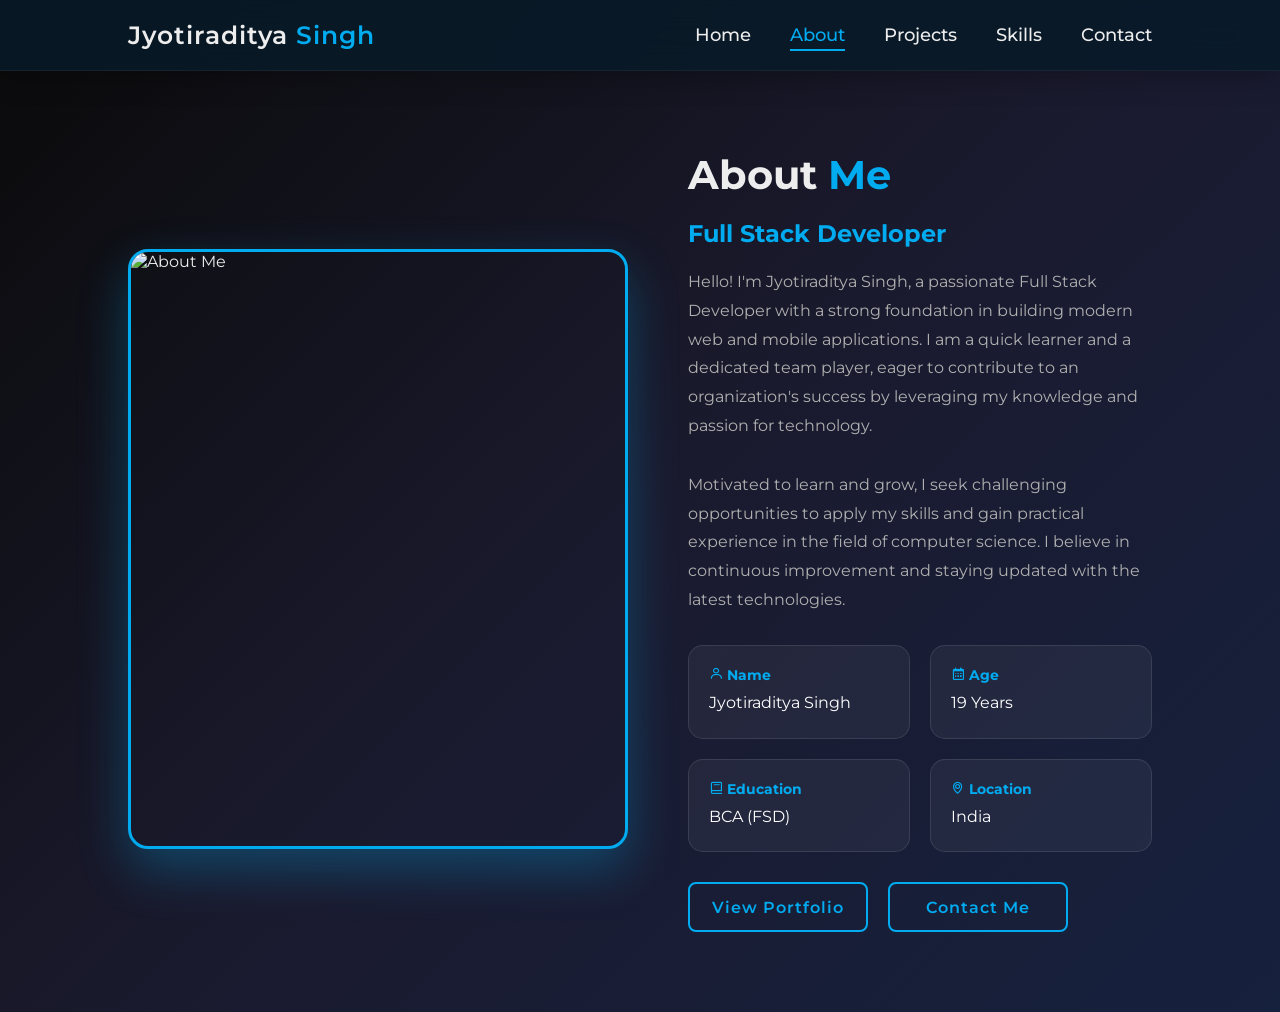
==== about.html @ fe101810 "Add files via upload" ====
<!DOCTYPE html>
<html lang="en">

<head>
    <meta charset="UTF-8">
    <meta name="viewport" content="width=device-width, initial-scale=1.0">
    <title>About Me | Jyotiraditya Singh</title>
    <link rel="stylesheet" href="style.css">
    <link href='https://unpkg.com/boxicons@2.1.4/css/boxicons.min.css' rel='stylesheet'>
    <link rel="preconnect" href="https://fonts.googleapis.com">
    <link rel="preconnect" href="https://fonts.gstatic.com" crossorigin>
    <link href="https://fonts.googleapis.com/css2?family=Montserrat:wght@300;400;500;600;700&display=swap"
        rel="stylesheet">
    <style>
        .about-section {
            min-height: 100vh;
            padding: 150px 10% 80px;
            display: flex;
            align-items: center;
            justify-content: center;
        }

        .about-container {
            display: grid;
            grid-template-columns: 1fr 1.5fr;
            gap: 60px;
            max-width: 1200px;
            align-items: center;
        }

        .about-img {
            margin-top: 15px;
            width: 100%;
            position: relative;
            display: flex;
            justify-content: center;
        }

        .about-img img {
            width: 500px;
            height: 600px;
            border-radius: 20px;
            box-shadow: 0 20px 50px rgba(0, 171, 240, 0.3);
            border: 3px solid #00abf0;
        }

        .about-content h2 {
            font-size: 2.5rem;
            margin-bottom: 20px;
        }

        .about-content h2 span {
            color: #00abf0;
        }

        .about-content h3 {
            font-size: 1.5rem;
            color: #00abf0;
            margin-bottom: 20px;
        }

        .about-content p {
            font-size: 1rem;
            line-height: 1.8;
            color: #b0b0b0;
            margin-bottom: 30px;
        }

        .about-info {
            display: grid;
            grid-template-columns: repeat(2, 1fr);
            gap: 20px;
            margin-bottom: 30px;
        }

        .info-item {
            background: rgba(255, 255, 255, 0.05);
            padding: 20px;
            border-radius: 15px;
            border: 1px solid rgba(255, 255, 255, 0.1);
            transition: .3s;
        }

        .info-item:hover {
            border-color: #00abf0;
            transform: translateY(-5px);
        }

        .info-item h4 {
            color: #00abf0;
            font-size: 0.9rem;
            margin-bottom: 5px;
        }

        .info-item p {
            margin: 0;
            font-size: 1rem;
            color: #fff;
        }

        @media (max-width: 992px) {
            .about-section {
                padding: 120px 5% 60px;
            }

            .about-container {
                gap: 40px;
            }

            .about-img img {
                width: 280px;
                height: 380px;
            }

            .about-content h2 {
                font-size: 2rem;
            }

            .about-content h3 {
                font-size: 1.3rem;
            }
        }

        @media (max-width: 768px) {
            .about-section {
                padding: 100px 4% 40px;
            }

            .about-container {
                grid-template-columns: 1fr;
                text-align: center;
            }

            .about-img {
                margin-bottom: 30px;
            }

            .about-img img {
                width: 250px;
                height: 320px;
            }

            .about-content h2 {
                font-size: 1.8rem;
            }

            .about-content h3 {
                font-size: 1.2rem;
            }

            .about-content p {
                font-size: 0.95rem;
            }

            .about-info {
                grid-template-columns: repeat(2, 1fr);
                justify-content: center;
            }

            .btn {
                justify-content: center;
                flex-wrap: wrap;
                gap: 15px;
            }

            .btn a {
                width: 150px;
                height: 45px;
                font-size: 14px;
            }
        }

        @media (max-width: 480px) {
            .about-section {
                padding: 90px 3% 30px;
            }

            .about-img img {
                width: 200px;
                height: 260px;
            }

            .about-content h2 {
                font-size: 1.5rem;
            }

            .about-content h3 {
                font-size: 1.1rem;
            }

            .about-content p {
                font-size: 0.9rem;
            }

            .about-info {
                grid-template-columns: 1fr;
                gap: 15px;
            }

            .info-item {
                padding: 15px;
            }

            .btn a {
                width: 100%;
                max-width: 200px;
            }
        }
    </style>
</head>

<body>
    <header class="header">
        <a href="index.html" class="logo">Jyotiraditya<span> Singh</span></a>
        <div class="menu-toggle" onclick="toggleMenu()">
            <span></span>
            <span></span>
            <span></span>
        </div>
        <nav class="navbar" id="navbar">
            <a href="index.html">Home</a>
            <a href="about.html" class="active">About</a>
            <a href="projects.html">Projects</a>
            <a href="Portfolio.html">Skills</a>
            <a href="Portfolio.html?scrollTo=contact">Contact</a>
        </nav>
    </header>

    <section class="about-section">
        <div class="about-container">
            <div class="about-img">
                <img src="images/1.jpeg" alt="About Me">
            </div>
            <div class="about-content">
                <h2>About <span>Me</span></h2>
                <h3>Full Stack Developer</h3>
                <p>Hello! I'm Jyotiraditya Singh, a passionate Full Stack Developer with a strong foundation in building
                    modern web and mobile applications. I am a quick learner and a dedicated team player, eager to
                    contribute to an organization's success by leveraging my knowledge and passion for technology.</p>
                <p>Motivated to learn and grow, I seek challenging opportunities to apply my skills and gain practical
                    experience in the field of computer science. I believe in continuous improvement and staying updated
                    with the latest technologies.</p>
                <div class="about-info">
                    <div class="info-item">
                        <h4><i class='bx bx-user'></i> Name</h4>
                        <p>Jyotiraditya Singh</p>
                    </div>
                    <div class="info-item">
                        <h4><i class='bx bx-calendar'></i> Age</h4>
                        <p>19 Years</p>
                    </div>
                    <div class="info-item">
                        <h4><i class='bx bx-book'></i> Education</h4>
                        <p>BCA (FSD)</p>
                    </div>
                    <div class="info-item">
                        <h4><i class='bx bx-map'></i> Location</h4>
                        <p>India</p>
                    </div>
                </div>
                <div class="btn">
                    <a href="Portfolio.html">View Portfolio</a>
                    <a href="Portfolio.html?scrollTo=contact">Contact Me</a>
                </div>
            </div>
        </div>
    </section>
    <script src="pscript.js"></script>
</body>

</html>
---- style.css ----
*{
    margin: 0;
    padding: 0;
    box-sizing: border-box;
    font-family: 'Montserrat', sans-serif;
    scroll-behavior: smooth;
}
body{
    background: linear-gradient(135deg, #0a0a0a 0%, #1a1a2e 50%, #16213e 100%);
    color: #ededed;
    min-height: 100vh;
    overflow-x: hidden;
}
.header{
    position: fixed;
    top: 0;
    left: 0;
    width: 100%;
    padding: 20px 10%;
    background: rgba(8, 27, 41, 0.85);
    backdrop-filter: blur(20px);
    display: flex;
    justify-content: space-between;
    align-items: center;
    z-index: 100;
    box-shadow: 0 4px 30px rgba(0, 0, 0, 0.3);
    border-bottom: 1px solid rgba(255, 255, 255, 0.05);
}
.logo{
   position: relative;
    font-size: 25px;
    color: #ededed;
    text-decoration: none;
    font-weight: 600;
    letter-spacing: 1px;
}
.logo span{
    color: #00abf0;
}
.navbar a {
       font-size: 18px;
       color: #ededed;
       text-decoration: none;
       font-weight: 500;
       margin-left: 35px;
       transition: .3s ;
       position: relative;
 }
 .navbar a::after{
    content: '';
    position: absolute;
    bottom: -5px;
    left: 0;
    width: 0;
    height: 2px;
    background: #00abf0;
    transition: .3s ease;
 }
 .navbar a:hover::after,
 .navbar a.active::after{
    width: 100%;
 }
 .navbar a:hover,
 .navbar a.active{
    color: #00abf0;
 }

.home{
    height: 100vh;
    background: url('n.jpg')  no-repeat;
    background-size: cover;
    background-position: right;
    display: flex;
    align-items: center;
    padding: 0 10%;
    position: relative;
 }
 .home::before{
    content: '';
    position: absolute;
    top: 0;
    left: 0;
    width: 100%;
    height: 100%;
    background: linear-gradient(90deg, rgba(10, 10, 10, 0.95) 0%, rgba(10, 10, 10, 0.7) 50%, transparent 100%);
 }
 .home-contact{
    max-width: 600px;
    position: relative;
    z-index: 1;
 }
 .home-contact h1{
   position: relative;
    font-size: 56px;
    font-weight: 700;
    line-height: 1.2;
    margin-bottom: 10px;
 }
 .home-contact h1 span{
    color: #00abf0;
 }
 .home-contact h3{
    position: relative;
    font-size: 32px;
    font-weight: 700;
    color: #00abf0;
    margin-bottom: 20px;
 }
 .home-contact p{
   position: relative;
    font-size: 16px;
    line-height: 1.8;
    margin-bottom: 30px;
    color: #b0b0b0;
 }
 .btn{
    display: flex;
    gap: 20px;
 }
 .btn a{
   position: relative;
   display: inline-flex;
   justify-content: center;
   align-items: center;
   width: 180px;
   height: 50px;
   background: transparent;
   border: 2px solid #00abf0;
   border-radius: 8px;
   font-size: 16px;
   color: #00abf0;
   text-decoration: none;
   font-weight: 600;
   letter-spacing: 1px;
   z-index: 1;
   overflow: hidden;
   transition: .5s;
}
.btn a:hover{
   color: white;
   background: #00abf0;
   box-shadow: 0 0 30px rgba(0, 171, 240, 0.5);
}
.btn a::before{
   content: '';
   position: absolute;
   top: 0;
   left: -100%;
   width: 100%;
   height: 100%;
   background: linear-gradient(90deg, transparent, rgba(255, 255, 255, 0.2), transparent);
   transition: .5s;
}
.btn a:hover::before{
   left: 100%;
}
.home-sci{
   position: absolute;
   bottom: 40px;
   display: flex;
   gap: 15px;
   z-index: 1;
}
.home-sci a{
   position: relative;
   display: inline-flex;
   justify-content: center;
   align-items: center;
   width: 45px;
   height: 45px;
   background: rgba(255, 255, 255, 0.05);
   border: 2px solid #00abf0;
   border-radius: 50%;
   color: #00abf0;
   text-decoration: none;
   font-size: 20px;
   transition: .3s;
}
.home-sci a:hover{
   background: #00abf0;
   color: white;
   box-shadow: 0 0 20px rgba(0, 171, 240, 0.5);
   transform: translateY(-5px);
}

@keyframes showRight{
    100%{
       width: 0;
    }
}

/* Skills Section Styles */
.skills-section{
    padding: 120px 10%;
    min-height: 100vh;
    background: linear-gradient(135deg, #0a0a0a 0%, #1a1a2e 100%);
}
#projects{
    min-height: auto;
    padding: 100px 10% 60px;
}
.skills-section h2{
    font-size: 2.5rem;
    text-align: center;
    margin-bottom: 50px;
    background: linear-gradient(90deg, #00abf0, #00ff88);
    -webkit-background-clip: text;
    -webkit-text-fill-color: transparent;
    background-clip: text;
}
.skills-container{
    display: grid;
    grid-template-columns: repeat(auto-fit, minmax(300px, 1fr));
    gap: 30px;
    max-width: 1400px;
    margin: 0 auto;
}
.skill-card{
    background: rgba(255, 255, 255, 0.05);
    backdrop-filter: blur(10px);
    border-radius: 20px;
    padding: 30px;
    border: 1px solid rgba(255, 255, 255, 0.1);
    transition: .4s ease;
    box-shadow: 0 8px 32px rgba(0, 0, 0, 0.2);
}
.skill-card:hover{
    transform: translateY(-10px);
    box-shadow: 0 15px 40px rgba(0, 171, 240, 0.15);
    border-color: rgba(0, 171, 240, 0.3);
}
.skill-card-title{
    font-size: 1.3rem;
    color: #00abf0;
    margin-bottom: 25px;
    font-weight: 600;
}
.skill-bar {
      display: flex;
      align-items: center;
      margin-bottom: 18px;
    }
.skill-name {
      width: 140px;
      font-weight: 500;
      font-size: 15px;
      color: #fff;
      margin-right: 15px;
      text-align: left;
    }
.bar-track {
      flex: 1;
      height: 10px;
      background: rgba(255, 255, 255, 0.1);
      border-radius: 10px;
      margin-right: 15px;
      position: relative;
      overflow: hidden;
    }
.bar-fill {
      height: 100%;
      background: linear-gradient(90deg, #00abf0, #00ff88);
      border-radius: 10px;
      transition: width 1.5s ease;
      box-shadow: 0 0 15px rgba(0, 171, 240, 0.4);
    }
.skill-percent {
      width: 50px;
      font-weight: 700;
      font-size: 14px;
      color: #00abf0;
      text-align: right;
    }

/* Project Cards */
.project-card{
    text-align: left;
    display: flex;
    flex-direction: column;
    min-height: 400px;
}
.project-icon{
    width: 60px;
    height: 60px;
    background: linear-gradient(135deg, #00abf0, #00ff88);
    border-radius: 15px;
    display: flex;
    align-items: center;
    justify-content: center;
    margin-bottom: 20px;
}
.project-icon i{
    font-size: 30px;
    color: white;
}
.project-title{
    font-size: 1.4rem;
    color: #fff;
    margin-bottom: 15px;
    font-weight: 600;
}
.project-desc{
    font-size: 0.95rem;
    color: #b0b0b0;
    line-height: 1.7;
    margin-bottom: 20px;
}
.project-tech{
    display: flex;
    flex-wrap: wrap;
    gap: 10px;
    margin-bottom: 20px;
}
.project-tech span{
    background: rgba(0, 171, 240, 0.15);
    color: #00abf0;
    padding: 6px 14px;
    border-radius: 20px;
    font-size: 0.85rem;
    font-weight: 500;
}
.project-features{
    margin-bottom: 20px;
}
.project-features h4{
    color: #00abf0;
    font-size: 1rem;
    margin-bottom: 10px;
    display: flex;
    align-items: center;
    gap: 8px;
}
.project-features ul{
    list-style: none;
    padding: 0;
}
.project-features ul li{
    color: #b0b0b0;
    font-size: 0.9rem;
    margin-bottom: 6px;
    padding-left: 20px;
    position: relative;
}
.project-features ul li::before{
    content: '▹';
    position: absolute;
    left: 0;
    color: #00ff88;
}
.project-link{
    display: inline-flex;
    align-items: center;
    justify-content: center;
    gap: 10px;
    background: #00abf0;
    color: white;
    padding: 12px 25px;
    border-radius: 8px;
    text-decoration: none;
    font-weight: 600;
    transition: .3s;
    margin-top: auto;
}
.project-link:hover{
    background: #0099cc;
    transform: translateY(-3px);
    box-shadow: 0 10px 25px rgba(0, 171, 240, 0.3);
}

/* Mobile Menu */
.menu-toggle{
    display: none;
    flex-direction: column;
    cursor: pointer;
    gap: 5px;
    z-index: 101;
}
.menu-toggle span{
    width: 25px;
    height: 3px;
    background: #ededed;
    transition: .3s;
}

/* Responsive Styles */
@media (max-width: 1200px){
    .home-contact h1{
        font-size: 48px;
    }
    .home-contact h3{
        font-size: 28px;
    }
    .skills-container{
        grid-template-columns: repeat(auto-fit, minmax(300px, 1fr));
    }
}

@media (max-width: 992px){
    .header{
        padding: 15px 5%;
    }
    .home{
        padding: 0 5%;
    }
    .home-contact h1{
        font-size: 42px;
    }
    .home-contact h3{
        font-size: 24px;
    }
    .home-contact p{
        font-size: 14px;
    }
    /* removed width from home-sci */
    .skills-section{
        padding: 100px 5%;
    }
    .skills-section h2{
        font-size: 2rem;
    }
    .skills-container{
        grid-template-columns: repeat(auto-fit, minmax(280px, 1fr));
        gap: 20px;
    }
}

@media (max-width: 768px){
    .menu-toggle{
        display: flex;
    }
    .navbar{
        position: fixed;
        top: 0;
        right: -100%;
        width: 70%;
        height: 100vh;
        background: rgba(8, 27, 41, 0.95);
        backdrop-filter: blur(20px);
        flex-direction: column;
        justify-content: center;
        align-items: center;
        transition: .4s ease;
        box-shadow: -5px 0 30px rgba(0, 0, 0, 0.5);
    }
    .navbar.active{
        right: 0;
    }
    .navbar a{
        margin: 15px 0;
        font-size: 22px;
    }
    .home{
        background-position: center;
    }
    .home::before{
        background: rgba(10, 10, 10, 0.85);
    }
    .home-contact{
        max-width: 100%;
        text-align: center;
    }
    .home-contact h1{
        font-size: 36px;
    }
    .home-contact h3{
        font-size: 20px;
    }
    .home-contact p{
        font-size: 14px;
    }
    .btn{
        justify-content: center;
        flex-wrap: wrap;
        gap: 15px;
    }
    .btn a{
        width: 150px;
        height: 45px;
        font-size: 14px;
    }
    .home-sci{
        left: 50%;
        transform: translateX(-50%);
        bottom: 30px;
    }
    .skills-section h2{
        font-size: 1.8rem;
    }
    .skill-card{
        padding: 25px;
    }
    .skill-card-title{
        font-size: 1.1rem;
    }
    .skill-name{
        width: 100px;
        font-size: 13px;
    }
    .skill-percent{
        width: 40px;
        font-size: 12px;
    }
}

@media (max-width: 576px){
    .logo{
        font-size: 20px;
    }
    .header{
        padding: 12px 4%;
    }
    .home{
        padding: 0 4%;
    }
    .home-contact h1{
        font-size: 28px;
    }
    .home-contact h3{
        font-size: 18px;
    }
    .home-contact p{
        font-size: 13px;
        line-height: 1.6;
    }
    .btn a{
        width: 130px;
        height: 42px;
        font-size: 13px;
    }
    .home-sci{
        bottom: 20px;
    }
    .home-sci a{
        width: 38px;
        height: 38px;
        font-size: 18px;
    }
    .skills-section{
        padding: 80px 4%;
    }
    .skills-section h2{
        font-size: 1.5rem;
        margin-bottom: 30px;
    }
    .skills-container{
        grid-template-columns: 1fr;
    }
    .skill-bar{
        margin-bottom: 12px;
    }
    .skill-name{
        width: 80px;
        font-size: 12px;
    }
    .bar-track{
        height: 8px;
    }
    .project-icon{
        width: 50px;
        height: 50px;
    }
    .project-icon i{
        font-size: 24px;
    }
    .project-title{
        font-size: 1.2rem;
    }
    .project-desc{
        font-size: 0.85rem;
    }
    .project-tech span{
        font-size: 0.75rem;
        padding: 5px 10px;
    }
    .project-link{
        width: 100%;
        justify-content: center;
    }
}

@media (max-width: 400px){
    .home-contact h1{
        font-size: 24px;
    }
    .home-contact h3{
        font-size: 16px;
    }
    .home-contact p{
        font-size: 12px;
    }
    .btn a{
        width: 100%;
        max-width: 200px;
    }
    .home-sci{
        bottom: 15px;
    }
    .home-sci a{
        width: 35px;
        height: 35px;
        font-size: 16px;
    }
}

.contact-links {
    display: flex;
    justify-content: center;
    gap: 20px;
    flex-wrap: wrap;
    margin-top: 20px;
}

.contact-btn {
    display: inline-flex;
    align-items: center;
    gap: 10px;
    padding: 12px 25px;
    background: rgba(255, 255, 255, 0.05);
    border: 1px solid rgba(255, 255, 255, 0.1);
    border-radius: 30px;
    color: #ededed;
    text-decoration: none;
    font-size: 1rem;
    font-weight: 500;
    transition: 0.3s ease;
}

.contact-btn i {
    font-size: 24px;
}

.contact-btn.whatsapp:hover {
    background: #25D366;
    border-color: #25D366;
    box-shadow: 0 5px 15px rgba(37, 211, 102, 0.3);
}

.contact-btn.linkedin:hover {
    background: #0077b5;
    border-color: #0077b5;
    box-shadow: 0 5px 15px rgba(0, 119, 181, 0.3);
}

.contact-btn.github:hover {
    background: #333;
    border-color: #333;
    box-shadow: 0 5px 15px rgba(51, 51, 51, 0.3);
}
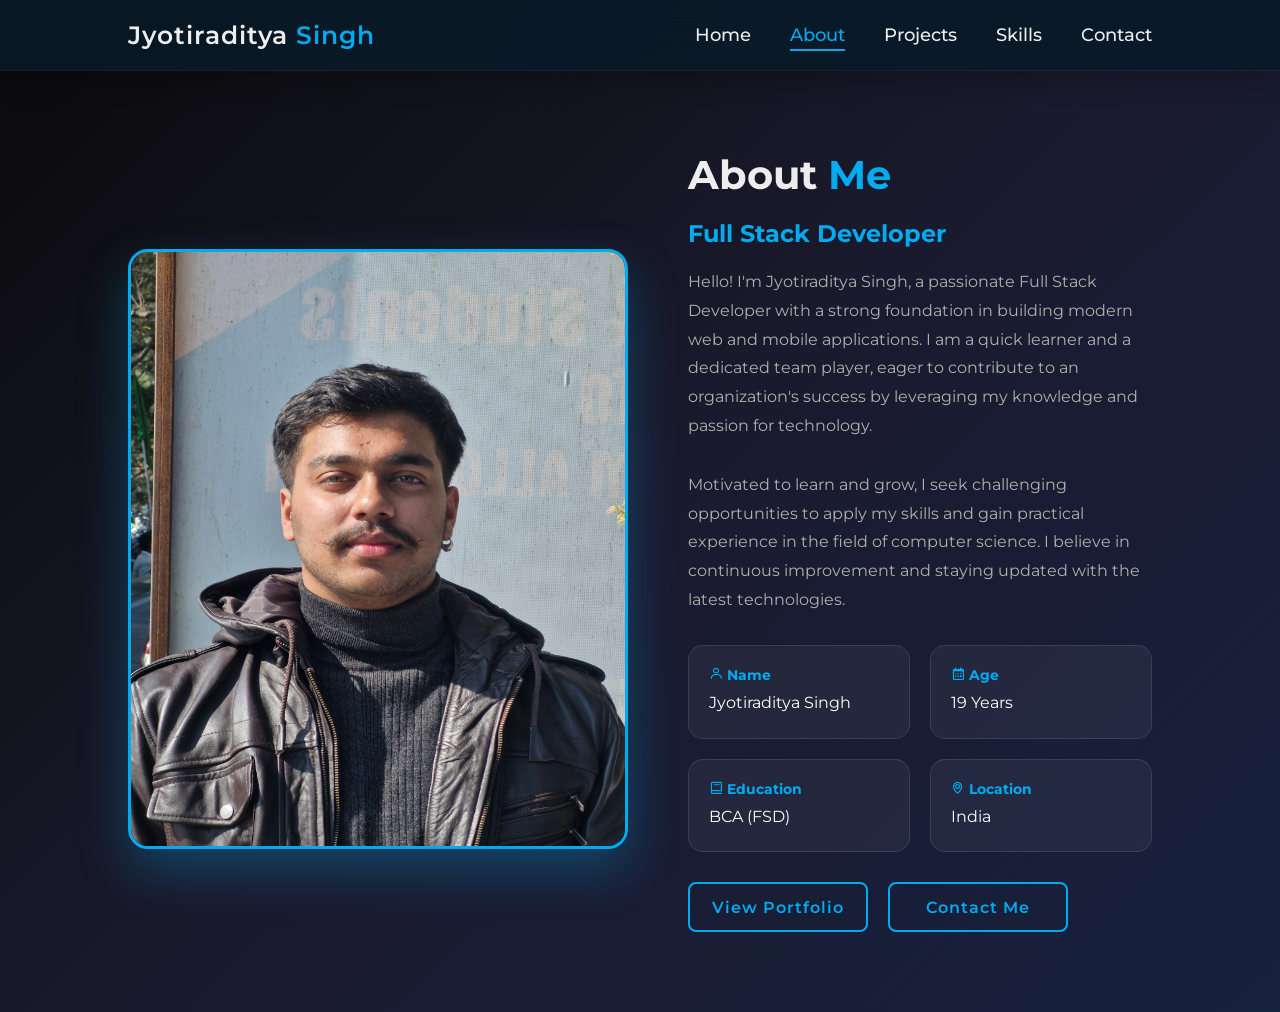
==== commit 2c50a966: "Update about.html" ====
--- a/about.html
+++ b/about.html
@@ -11,6 +11,7 @@
     <link rel="preconnect" href="https://fonts.gstatic.com" crossorigin>
     <link href="https://fonts.googleapis.com/css2?family=Montserrat:wght@300;400;500;600;700&display=swap"
         rel="stylesheet">
+    <link rel="icon" type="image/png" href="logo.png">
     <style>
         .about-section {
             min-height: 100vh;
@@ -268,4 +269,4 @@
     <script src="pscript.js"></script>
 </body>
 
-</html>+</html>
--- a/style.css
+++ b/style.css
@@ -155,13 +155,15 @@
    left: 100%;
 }
 .home-sci{
-   position: absolute;
-   bottom: 40px;
+   position: relative;
    display: flex;
-   gap: 15px;
+   justify-content: flex-start;
+   align-items: center;
+   gap: 25px;
    z-index: 1;
-}
-.home-sci a{
+   margin-top: 40px;
+}
+.home-sci a:not(.contact-btn){
    position: relative;
    display: inline-flex;
    justify-content: center;
@@ -176,7 +178,7 @@
    font-size: 20px;
    transition: .3s;
 }
-.home-sci a:hover{
+.home-sci a:not(.contact-btn):hover{
    background: #00abf0;
    color: white;
    box-shadow: 0 0 20px rgba(0, 171, 240, 0.5);
@@ -436,6 +438,7 @@
         height: 100vh;
         background: rgba(8, 27, 41, 0.95);
         backdrop-filter: blur(20px);
+        display: flex;
         flex-direction: column;
         justify-content: center;
         align-items: center;
@@ -450,10 +453,16 @@
         font-size: 22px;
     }
     .home{
+        min-height: 100vh;
+        height: auto;
+        padding: 120px 5% 100px;
         background-position: center;
+        display: flex;
+        align-items: center;
+        justify-content: center;
     }
     .home::before{
-        background: rgba(10, 10, 10, 0.85);
+        background: rgba(0, 0, 0, 0.85);
     }
     .home-contact{
         max-width: 100%;
@@ -479,9 +488,14 @@
         font-size: 14px;
     }
     .home-sci{
-        left: 50%;
-        transform: translateX(-50%);
-        bottom: 30px;
+        position: relative;
+        left: 0;
+        transform: none;
+        bottom: 0;
+        margin-top: 40px;
+        justify-content: center;
+        width: 100%;
+        flex-wrap: wrap;
     }
     .skills-section h2{
         font-size: 1.8rem;
@@ -528,9 +542,10 @@
         font-size: 13px;
     }
     .home-sci{
-        bottom: 20px;
-    }
-    .home-sci a{
+        margin-top: 30px;
+        gap: 10px;
+    }
+    .home-sci a:not(.contact-btn){
         width: 38px;
         height: 38px;
         font-size: 18px;
@@ -593,9 +608,9 @@
         max-width: 200px;
     }
     .home-sci{
-        bottom: 15px;
-    }
-    .home-sci a{
+        margin-top: 20px;
+    }
+    .home-sci a:not(.contact-btn){
         width: 35px;
         height: 35px;
         font-size: 16px;
@@ -645,4 +660,42 @@
     background: #333;
     border-color: #333;
     box-shadow: 0 5px 15px rgba(51, 51, 51, 0.3);
+}
+
+.contact-icon {
+    display: inline-flex;
+    justify-content: center;
+    align-items: center;
+    width: 50px;
+    height: 50px;
+    background: rgba(255, 255, 255, 0.05);
+    border: 1px solid rgba(255, 255, 255, 0.1);
+    border-radius: 50%;
+    color: #ededed;
+    font-size: 24px;
+    text-decoration: none;
+    transition: 0.3s ease;
+}
+
+.contact-icon:hover {
+    transform: translateY(-5px);
+    color: #fff;
+}
+
+.contact-icon.whatsapp:hover {
+    background: #25D366;
+    border-color: #25D366;
+    box-shadow: 0 5px 15px rgba(37, 211, 102, 0.3);
+}
+
+.contact-icon.linkedin:hover {
+    background: #0077b5;
+    border-color: #0077b5;
+    box-shadow: 0 5px 15px rgba(0, 119, 181, 0.3);
+}
+
+.contact-icon.github:hover {
+    background: #333;
+    border-color: #333;
+    box-shadow: 0 5px 15px rgba(51, 51, 51, 0.3);
 }
